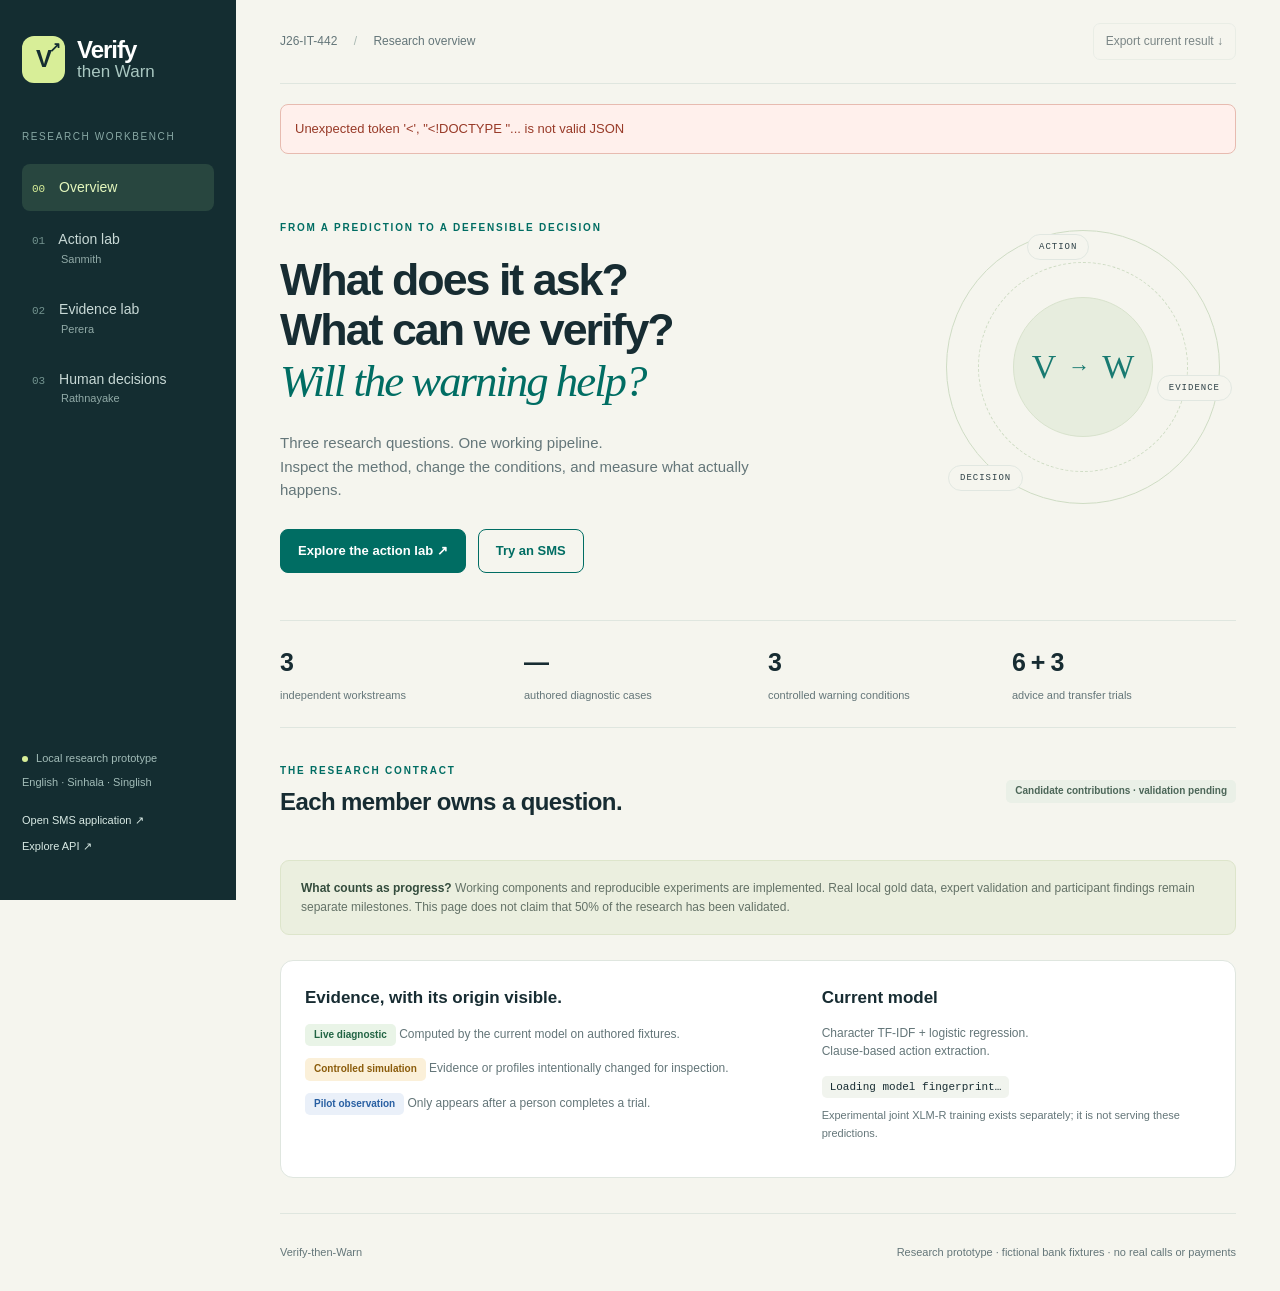
==== warn/static/lab/index.html @ b60c704e "Add three-component research workbench and controlled experiments" ====
<!doctype html>
<html lang="en">
<head>
<meta charset="utf-8"><meta name="viewport" content="width=device-width, initial-scale=1">
<title>Verify-then-Warn · Research workbench</title>
<link rel="stylesheet" href="lab.css">
</head>
<body>
<div class="shell">
<aside class="sidebar">
<a class="wordmark" href="/app/lab/"><span class="logo">V<span>↗</span></span><span>Verify<span class="wordmark-sub">then Warn</span></span></a>
<div class="side-label">RESEARCH WORKBENCH</div>
<nav aria-label="Research sections">
<button data-view="overview" class="nav active"><span>00</span> Overview</button>
<button data-view="actions" class="nav"><span>01</span> Action lab <small>Sanmith</small></button>
<button data-view="evidence" class="nav"><span>02</span> Evidence lab <small>Perera</small></button>
<button data-view="warnings" class="nav"><span>03</span> Human decisions <small>Rathnayake</small></button>
</nav>
<div class="side-bottom"><span class="live-dot"></span> Local research prototype<p>English · Sinhala · Singlish</p><a href="/app/">Open SMS application ↗</a><a href="/docs" target="_blank" rel="noopener">Explore API ↗</a></div>
</aside>
<main>
<header class="topline"><span>J26-IT-442 <span class="separator">/</span> <span id="page-name">Research overview</span></span><button id="export" class="quiet" disabled>Export current result ↓</button></header>
<div id="error" class="error" role="alert" hidden></div>
<section id="overview" class="view">
<div class="hero"><div class="eyebrow">FROM A PREDICTION TO A DEFENSIBLE DECISION</div><h1>What does it ask?<br>What can we verify?<br><em>Will the warning help?</em></h1><p>Three research questions. One working pipeline.<br>Inspect the method, change the conditions, and measure what actually happens.</p><div class="hero-actions"><button class="primary" id="start-tour">Explore the action lab ↗</button><a href="/app/" class="button-link">Try an SMS</a></div><div class="hero-orbit" aria-hidden="true"><div class="orbit o1"></div><div class="orbit o2"></div><div class="orbit o3"></div><span class="orbit-center">V<span>→</span>W</span><span class="orbit-tag tag1">ACTION</span><span class="orbit-tag tag2">EVIDENCE</span><span class="orbit-tag tag3">DECISION</span></div></div>
<div class="status-strip"><div><b>3</b><span>independent workstreams</span></div><div><b id="fixture-count">—</b><span>authored diagnostic cases</span></div><div><b>3</b><span>controlled warning conditions</span></div><div><b>6 + 3</b><span>advice and transfer trials</span></div></div>
<div class="section-heading"><div><div class="eyebrow">THE RESEARCH CONTRACT</div><h2>Each member owns a question.</h2></div><span class="pill">Candidate contributions · validation pending</span></div>
<div id="contributions" class="cards three"></div>
<div class="note"><b>What counts as progress?</b> Working components and reproducible experiments are implemented. Real local gold data, expert validation and participant findings remain separate milestones. This page does not claim that 50% of the research has been validated.</div>
<div class="panel provenance"><div><h3>Evidence, with its origin visible.</h3><p><span class="pill green">Live diagnostic</span> Computed by the current model on authored fixtures.</p><p><span class="pill amber">Controlled simulation</span> Evidence or profiles intentionally changed for inspection.</p><p><span class="pill blue">Pilot observation</span> Only appears after a person completes a trial.</p></div><div><h3>Current model</h3><p>Character TF-IDF + logistic regression.<br>Clause-based action extraction.</p><code id="fingerprint">Loading model fingerprint…</code><p class="small">Experimental joint XLM-R training exists separately; it is not serving these predictions.</p></div></div>
</section>
<section id="actions" class="view" hidden>
<div class="eyebrow">01 / SANMITH / DETECTION</div><h1 class="section-title">Meaning should survive<br><em>a change in spelling.</em></h1><p class="lede">But “share your OTP” and “never share your OTP” should not produce the same requested action. Test both invariance and contrast.</p>
<div class="panel"><div class="toolbar"><label class="grow">Diagnostic case<select id="case"></select></label><button id="inspect" class="primary">Run contrast test</button><button id="benchmark" class="secondary">Run all cases</button></div><p class="small">Fixed diagnostic perturbations. No automatic evasion search. Sinhala and Singlish fixtures await native-speaker review.</p></div>
<div id="action-result" aria-live="polite" class="result-space"><div class="empty">Choose a case, then run the real pipeline.<span>Raw model output and normalised output will appear side by side.</span></div></div>
</section>
<section id="evidence" class="view" hidden>
<div class="eyebrow">02 / PERERA / VERIFICATION</div><h1 class="section-title">A decision is only as strong<br><em>as the facts behind it.</em></h1><p class="lede">Change evidence availability without changing the message. Inspect which facts actually affect the tier or the decision to abstain.</p>
<div class="split"><div class="panel controls-panel"><span class="pill amber">Controlled simulation</span><label>Requested action<select id="evidence-scenario"><option value="callback">Call a number</option><option value="credential">Share an OTP</option><option value="link">Open a link</option></select></label><label>Manually controlled model score <output id="score-value">0.55</output><input type="range" id="score" min="0" max="1" step="0.01" value="0.55"></label><p class="small">A score, not a calibrated probability. This slider overrides the model for the experiment.</p><label class="check-row"><input id="contradiction" type="checkbox" checked> Explicit supported contradiction</label><label class="check-row"><input id="copied-domain" type="checkbox" checked> Matching published domain</label><label class="check-row"><input id="stale" type="checkbox"> Evidence is stale</label><label class="check-row"><input id="missing" type="checkbox"> Remove all evidence</label><label class="check-row"><input id="uncertain-action" type="checkbox"> Action extraction is uncertain</label><button id="audit" class="primary">Run evidence audit</button></div><div id="evidence-result" aria-live="polite"><div class="empty">What would change your decision?<span>Run the audit to compare policies and inspect evidence dependence.</span></div></div></div>
</section>
<section id="warnings" class="view" hidden>
<div class="eyebrow">03 / RATHNAYAKE / HUMAN DECISIONS</div><h1 class="section-title">A warning should improve<br><em>the next decision, too.</em></h1><p class="lede">Compare warning policies, then rehearse a controlled session with an independent, no-advice transfer round.</p>
<div class="panel"><div class="toolbar"><label class="grow">Simulated reliance profile<select id="persona"><option value="over_reliant">Over-reliant on AI</option><option value="under_reliant">Under-reliant on AI</option><option value="balanced">Balanced</option><option value="new">New participant</option></select></label><label class="grow">Evidence context<select id="preview-case"><option value="otp-en">Credential request / contradiction</option><option value="callback-en">Callback / unverified number</option></select></label><button id="preview" class="secondary">Compare warnings</button></div><div id="preview-result"></div></div>
<div class="section-heading"><div><div class="eyebrow">CONTROLLED PILOT INSTRUMENT</div><h2>Before advice. After advice. Without advice.</h2></div></div>
<div id="pilot-setup" class="panel"><div class="cards three compact"><div><b>01 · Initial judgement</b><p>Record a decision and confidence before AI advice.</p></div><div><b>02 · Evidence comprehension</b><p>Check understanding, action choice and final judgement.</p></div><div><b>03 · Immediate transfer</b><p>Three new scenarios with no AI advice. This is not a long-term learning test.</p></div></div><div class="toolbar"><label>Session type<select id="session-mode"><option value="rehearsal">Demo rehearsal — excluded from pilot findings</option><option value="pilot">Consented pilot — locally recorded</option></select></label><button id="start-session" class="primary">Start a session</button></div><label id="pilot-consent-row" class="check-row" hidden><input id="pilot-consent" type="checkbox">I consent to local logging of my choices, confidence and timing in this fictional pilot. No name or contact details are collected. I can stop at any time. This is a pilot, not a formally validated study.</label><p class="small">Condition assigned by the server, balanced across started sessions. Six advice trials, including intentionally incorrect advice, followed by three transfer trials. All calls and links are simulated.</p></div>
<div id="pilot-active" class="panel" hidden></div><div id="pilot-report" hidden></div>
</section>
<footer>Verify-then-Warn <span>Research prototype · fictional bank fixtures · no real calls or payments</span></footer>
</main>
</div><script src="lab.js"></script>
</body></html>
---- warn/static/lab/lab.css ----
:root{--ink:#172c32;--muted:#647679;--bg:#f5f5ee;--panel:#fff;--line:#dfe6df;--teal:#006d63;--lime:#d8ee98;--nav:#142d31;--amber:#8b5c0b;--red:#a63737;--blue:#285fa2}*{box-sizing:border-box}[hidden]{display:none!important}body{margin:0;font:15px/1.55 ui-sans-serif,-apple-system,BlinkMacSystemFont,"Segoe UI",sans-serif;color:var(--ink);background:var(--bg)}button,input,select{font:inherit}button,a,select,input{outline-offset:4px}button{cursor:pointer}button:disabled{cursor:wait;opacity:.55}a{color:var(--teal)}.shell{display:grid;grid-template-columns:236px minmax(0,1fr);min-height:100vh}.sidebar{background:var(--nav);color:#c5d7d6;padding:36px 22px;display:flex;flex-direction:column;position:sticky;top:0;height:100vh}.wordmark{display:flex;align-items:center;gap:12px;color:white;text-decoration:none;font-size:24px;font-weight:750;line-height:1.1;letter-spacing:-1px}.wordmark-sub{display:block;color:#a9c7c1;font-size:17px;font-weight:400;letter-spacing:0}.logo{width:43px;height:47px;background:var(--lime);border-radius:12px;display:grid;place-items:center;color:var(--nav);position:relative}.logo span{font-size:14px;position:absolute;right:5px;top:4px}.side-label{font-size:10px;letter-spacing:1.6px;margin:46px 0 14px;color:#88a8a4}.nav{display:block;width:100%;border:0;background:none;color:#c8d9d6;text-align:left;padding:13px 10px;border-radius:8px;margin:5px 0;font-size:14px}.nav span{color:#72928e;margin-right:10px;font:11px ui-monospace,monospace}.nav small{display:block;padding-left:29px;color:#91aaa7;font-size:11px}.nav.active{background:#28463f;color:#e3f6bc}.nav.active span{color:var(--lime)}.side-bottom{margin-top:auto;font-size:11px;padding-top:35px;color:#a2bcb8}.side-bottom p{margin:7px 0 21px}.side-bottom a{display:block;color:#d8e9e4;text-decoration:none;margin:9px 0}.live-dot{display:inline-block;background:var(--lime);width:6px;height:6px;border-radius:50%;margin-right:5px}main{padding:0 44px;min-width:0;max-width:1600px;width:100%;margin:auto}.topline{height:84px;display:flex;align-items:center;justify-content:space-between;border-bottom:1px solid var(--line);font-size:12px;color:var(--muted)}.separator{margin:0 13px;color:#aab9b3}.quiet{border:1px solid var(--line);border-radius:7px;background:transparent;padding:8px 12px;font-size:12px;color:var(--ink)}.view{padding-top:38px}.eyebrow{font-size:10px;font-weight:750;letter-spacing:1.8px;color:var(--teal);margin-bottom:18px}.hero{position:relative;overflow:hidden;padding:28px 0 35px}.hero h1{font-size:clamp(32px,3.5vw,54px);line-height:1.13;letter-spacing:-2px;font-weight:600;margin:0;position:relative;z-index:1}.hero h1 em,.section-title em{font-family:Georgia,serif;color:var(--teal);font-weight:400}.hero p{color:var(--muted);max-width:490px;margin-top:25px}.hero-actions{display:flex;gap:12px;align-items:center;margin-top:28px}.primary,.secondary,.button-link{display:inline-block;border:1px solid var(--teal);padding:11px 17px;border-radius:8px;font-size:13px;font-weight:650;text-decoration:none}.primary{background:var(--teal);color:white}.secondary,.button-link{background:transparent;color:var(--teal)}.hero-orbit{position:absolute;width:290px;height:290px;right:8px;top:30px;opacity:.9}.orbit{position:absolute;border:1px solid #cad9bf;border-radius:50%;inset:8px}.o2{inset:40px;border-style:dashed}.o3{inset:75px;background:#e6eddc;border-color:#d4dfc8}.orbit-center{position:absolute;inset:0;display:flex;align-items:center;justify-content:center;gap:12px;font:34px Georgia,serif;color:var(--teal)}.orbit-center span{font:22px ui-sans-serif}.orbit-tag{position:absolute;font:9px ui-monospace,monospace;letter-spacing:1px;border:1px solid var(--line);background:var(--bg);padding:7px 11px;border-radius:30px}.tag1{top:12px;left:89px}.tag2{top:153px;right:-4px}.tag3{bottom:21px;left:10px}.status-strip{display:grid;grid-template-columns:repeat(4,1fr);border-block:1px solid var(--line);padding:22px 0;gap:20px;margin:12px 0 35px}.status-strip b{font-size:25px;display:block;font-weight:550;letter-spacing:-1px}.status-strip span{font-size:11px;color:var(--muted)}.section-heading{display:flex;gap:15px;align-items:center;justify-content:space-between;margin:26px 0 18px}.section-heading .eyebrow{margin-bottom:4px}h2{font-size:24px;letter-spacing:-.6px;font-weight:600;margin:0}h3{font-size:17px;font-weight:650;margin:0 0 12px}.cards{display:grid;gap:15px}.three{grid-template-columns:repeat(3,minmax(0,1fr))}.card,.panel{background:var(--panel);border:1px solid var(--line);border-radius:13px;padding:24px}.card{position:relative;display:flex;flex-direction:column}.card .owner{font-size:11px;letter-spacing:.8px;color:var(--teal);text-transform:uppercase;margin-bottom:17px}.card p{font-size:13px;color:var(--muted)}.card .built{margin-top:auto;padding-top:13px;border-top:1px solid var(--line)}.card .built b{font-size:11px;color:var(--teal)}.card .next{font-size:11px;background:#f6f7f1;border-radius:6px;padding:10px;margin-top:12px}.card button{margin-top:15px;align-self:start}.pill{display:inline-block;padding:4px 9px;border-radius:5px;background:#eaf0e7;color:#4c6658;font-size:10px;font-weight:600;line-height:1.45}.pill.green{color:#226444;background:#e9f4e7}.pill.amber{color:var(--amber);background:#fbf0d9}.pill.blue{color:var(--blue);background:#eaf0f9}.pill.red{color:var(--red);background:#fbe8e6}.note{font-size:12px;color:#647267;padding:18px 20px;background:#ebefdf;border:1px solid #dde5cb;border-radius:9px;margin:22px 0}.note b{color:#344c3d}.provenance{display:grid;grid-template-columns:1.25fr 1fr;gap:30px;margin-top:25px}.provenance p{font-size:12px;color:var(--muted)}code{font:11px ui-monospace,monospace;background:#f1f4ee;padding:5px 8px;border-radius:5px;overflow-wrap:anywhere}.small{font-size:11px!important;color:var(--muted);line-height:1.6}.section-title{font-size:clamp(30px,3vw,44px);font-weight:550;line-height:1.18;letter-spacing:-1.5px;margin:0 0 18px}.lede{max-width:740px;color:var(--muted);margin-bottom:28px}.toolbar{display:flex;gap:12px;align-items:end;flex-wrap:wrap}.grow{flex:1;min-width:190px}label{display:block;font-size:12px;font-weight:550}select,input[type=number]{display:block;width:100%;padding:10px 12px;border:1px solid var(--line);border-radius:7px;background:#fafbf7;color:var(--ink);margin-top:7px}input[type=range]{width:100%;accent-color:var(--teal);display:block;margin:13px 0}.check-row{display:flex;gap:10px;align-items:start;font-weight:400;margin:15px 0}.check-row input{accent-color:var(--teal);margin-top:4px}.result-space{margin-top:22px}.empty{border:1px dashed #cbd5c8;padding:50px 25px;text-align:center;border-radius:12px;color:var(--teal);font-size:17px}.empty span{display:block;color:var(--muted);font-size:12px;margin-top:8px}.metrics{display:grid;grid-template-columns:repeat(3,1fr);gap:12px;margin:15px 0}.metric{padding:18px;background:var(--panel);border:1px solid var(--line);border-radius:10px}.metric b{display:block;font-size:26px;font-weight:550}.metric span{font-size:11px;color:var(--muted)}.message{font-size:15px;background:#eef3eb;padding:18px;border-left:3px solid var(--teal);border-radius:0 8px 8px 0;margin:16px 0;white-space:pre-wrap;overflow-wrap:anywhere}.table-wrap{overflow:auto;border:1px solid var(--line);border-radius:10px;background:white}table{width:100%;border-collapse:collapse;font-size:12px}th{text-align:left;background:#f0f3eb;color:#66756b;font-size:10px;letter-spacing:.4px;font-weight:650}th,td{padding:13px 15px;border-bottom:1px solid var(--line);vertical-align:top}td .small{display:block}td.message-cell{min-width:200px;max-width:350px}.ok{color:#247143}.bad{color:#a53a34}.detail-box{border:1px solid var(--line);border-radius:8px;padding:15px;margin:12px 0;font-size:12px}.detail-box summary{cursor:pointer;font-weight:600}.split{display:grid;grid-template-columns:300px minmax(0,1fr);gap:22px}.controls-panel label{margin-top:20px}.controls-panel .check-row{margin-top:15px}.controls-panel .primary{margin-top:15px;width:100%}.verdict{background:var(--nav);color:#fff;padding:25px;border-radius:12px}.verdict .eyebrow{color:#b6d7c2;margin-bottom:8px}.verdict b{font-size:32px;font-weight:550}.verdict p{font-size:12px;color:#c6d8d1}.evidence-list{list-style:none;padding:0;margin:15px 0}.evidence-list li{border-bottom:1px solid var(--line);padding:12px 0;font-size:12px}.evidence-list .pill{margin-right:8px}.subpanel{margin-top:18px}.bar-row{display:grid;grid-template-columns:70px 1fr 45px;gap:10px;align-items:center;font-size:11px;margin:10px 0}.bar{background:#eaf0e5;height:8px;border-radius:10px;overflow:hidden}.bar i{display:block;height:100%;background:var(--teal)}.compact{padding-bottom:20px;margin-bottom:20px;border-bottom:1px solid var(--line)}.compact p{font-size:12px;color:var(--muted)}.preview-card{background:#f5f8f0;border-radius:9px;padding:20px;margin-top:20px;font-size:12px}.preview-card h3{margin:12px 0;font-size:15px}.preview-card ul{padding-left:17px;color:var(--muted)}.preview-card .prompt{padding:10px;border:1px dashed #97b5a5;margin-top:10px}.trial-top{display:flex;justify-content:space-between;align-items:center;margin-bottom:15px;font-size:12px}.progress{height:4px;background:#e5ece1;margin-bottom:25px}.progress i{height:100%;display:block;background:var(--teal)}fieldset{border:0;padding:0;margin:18px 0}legend{font-size:13px;font-weight:650;margin-bottom:10px}.options{display:flex;gap:12px;flex-wrap:wrap}.options label{border:1px solid var(--line);padding:10px 14px;border-radius:8px;cursor:pointer;display:flex;gap:7px;align-items:center;font-weight:400}.options input{accent-color:var(--teal)}.warning-box{padding:20px;border:1px solid #c9d9bb;background:#f4f7eb;border-radius:10px}.warning-box p,.warning-box li{font-size:13px}.confidence{max-width:440px}.trial-actions{margin-top:22px;display:flex;gap:10px;align-items:center}.error{background:#fff0ec;border:1px solid #e7bbb0;border-radius:8px;color:#983a28;padding:14px;margin-top:20px;font-size:13px}.feedback{padding:15px 20px;background:#eaf1e5;border-radius:8px;margin:15px 0;font-size:13px}footer{display:flex;justify-content:space-between;gap:20px;padding:30px 0;margin-top:35px;border-top:1px solid var(--line);font-size:11px;color:var(--muted)}@media(min-width:1500px){.hero-orbit{right:80px}}@media(max-width:1250px){.hero-orbit{width:220px;height:220px;right:0;top:65px;opacity:.5}.hero h1{font-size:40px}.three{gap:10px}.card,.panel{padding:19px}}@media(max-width:1050px){.hero-orbit{display:none}.shell{grid-template-columns:190px 1fr}.sidebar{padding:28px 15px}main{padding:0 25px}.three{grid-template-columns:1fr}.split{grid-template-columns:1fr}.controls-panel{display:block}.section-heading{align-items:start;flex-direction:column}.provenance{grid-template-columns:1fr}.compact.three{grid-template-columns:repeat(3,1fr)}}@media(max-width:700px){.shell{display:block}.sidebar{position:static;height:auto;padding:18px}.wordmark{font-size:20px}.side-label,.side-bottom{display:none}.sidebar nav{display:grid;grid-template-columns:repeat(4,1fr);gap:3px;margin-top:12px}.nav{font-size:10px;padding:8px 5px}.nav span,.nav small{display:none}main{padding:0 17px}.topline{height:66px;font-size:10px}.quiet{font-size:10px}.view{padding-top:25px}.hero{padding-top:5px}.hero h1{font-size:36px}.status-strip{grid-template-columns:repeat(2,1fr)}.metrics{grid-template-columns:1fr 1fr}.compact.three{grid-template-columns:1fr}.toolbar>*{width:100%}.section-title{font-size:32px}footer{display:block}footer span{display:block;margin-top:8px}.trial-top{align-items:start;gap:10px}.options{flex-direction:column}}
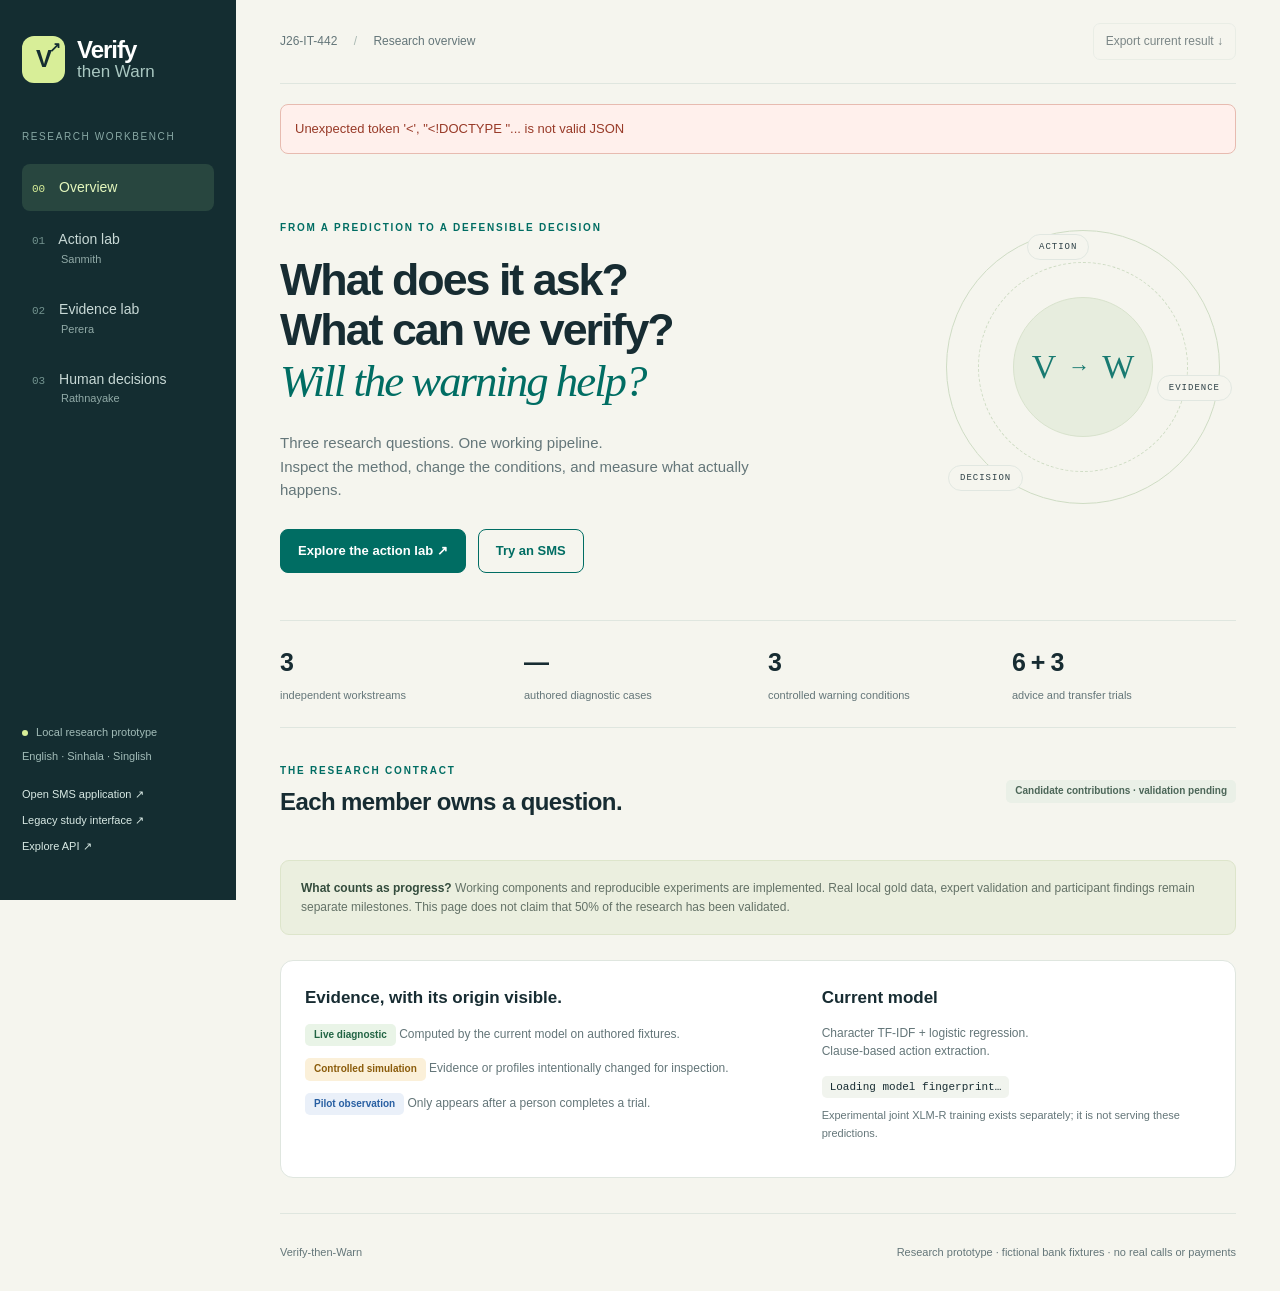
==== commit c100c8bc: "Make public SMS checking the primary product experience" ====
--- a/warn/static/lab/index.html
+++ b/warn/static/lab/index.html
@@ -16,7 +16,7 @@
 <button data-view="evidence" class="nav"><span>02</span> Evidence lab <small>Perera</small></button>
 <button data-view="warnings" class="nav"><span>03</span> Human decisions <small>Rathnayake</small></button>
 </nav>
-<div class="side-bottom"><span class="live-dot"></span> Local research prototype<p>English · Sinhala · Singlish</p><a href="/app/">Open SMS application ↗</a><a href="/docs" target="_blank" rel="noopener">Explore API ↗</a></div>
+<div class="side-bottom"><span class="live-dot"></span> Local research prototype<p>English · Sinhala · Singlish</p><a href="/app/">Open SMS application ↗</a><a href="/app/study/">Legacy study interface ↗</a><a href="/docs" target="_blank" rel="noopener">Explore API ↗</a></div>
 </aside>
 <main>
 <header class="topline"><span>J26-IT-442 <span class="separator">/</span> <span id="page-name">Research overview</span></span><button id="export" class="quiet" disabled>Export current result ↓</button></header>
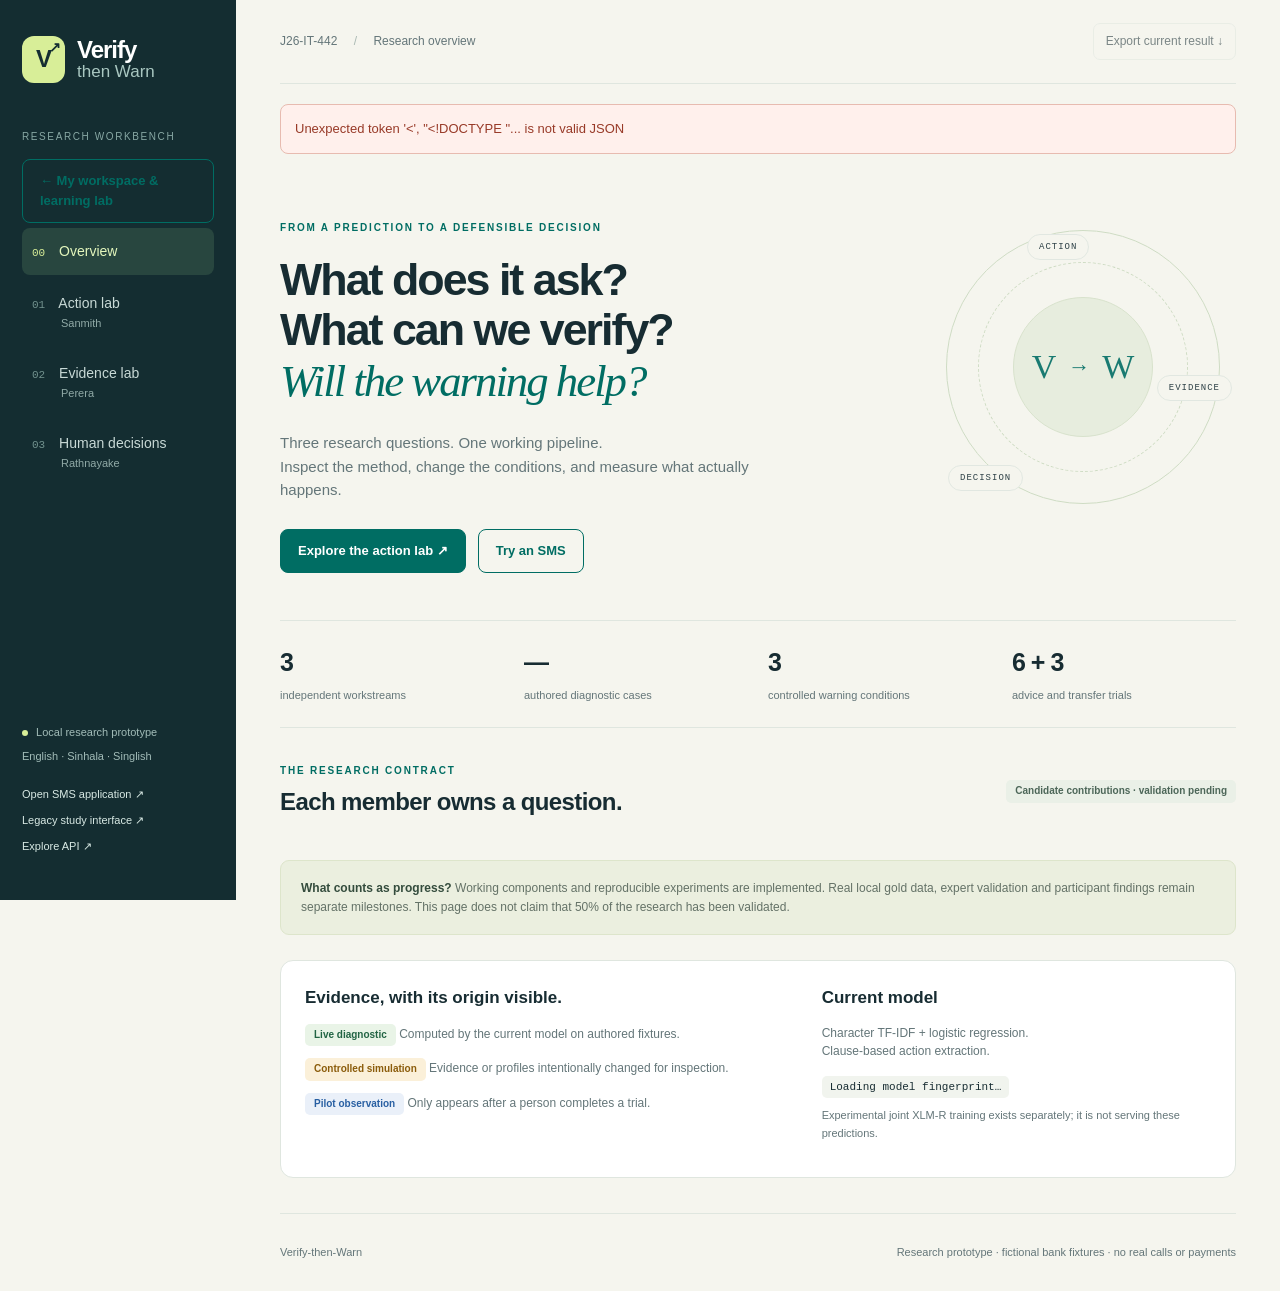
==== commit 898ae25f: "Add individual research accounts and misconception-based learning lab" ====
--- a/warn/static/lab/index.html
+++ b/warn/static/lab/index.html
@@ -9,7 +9,7 @@
 <div class="shell">
 <aside class="sidebar">
 <a class="wordmark" href="/app/lab/"><span class="logo">V<span>↗</span></span><span>Verify<span class="wordmark-sub">then Warn</span></span></a>
-<div class="side-label">RESEARCH WORKBENCH</div>
+<div class="side-label">RESEARCH WORKBENCH</div><a href="/app/workspace/" class="button-link">← My workspace & learning lab</a>
 <nav aria-label="Research sections">
 <button data-view="overview" class="nav active"><span>00</span> Overview</button>
 <button data-view="actions" class="nav"><span>01</span> Action lab <small>Sanmith</small></button>
@@ -42,7 +42,7 @@
 <div class="eyebrow">03 / RATHNAYAKE / HUMAN DECISIONS</div><h1 class="section-title">A warning should improve<br><em>the next decision, too.</em></h1><p class="lede">Compare warning policies, then rehearse a controlled session with an independent, no-advice transfer round.</p>
 <div class="panel"><div class="toolbar"><label class="grow">Simulated reliance profile<select id="persona"><option value="over_reliant">Over-reliant on AI</option><option value="under_reliant">Under-reliant on AI</option><option value="balanced">Balanced</option><option value="new">New participant</option></select></label><label class="grow">Evidence context<select id="preview-case"><option value="otp-en">Credential request / contradiction</option><option value="callback-en">Callback / unverified number</option></select></label><button id="preview" class="secondary">Compare warnings</button></div><div id="preview-result"></div></div>
 <div class="section-heading"><div><div class="eyebrow">CONTROLLED PILOT INSTRUMENT</div><h2>Before advice. After advice. Without advice.</h2></div></div>
-<div id="pilot-setup" class="panel"><div class="cards three compact"><div><b>01 · Initial judgement</b><p>Record a decision and confidence before AI advice.</p></div><div><b>02 · Evidence comprehension</b><p>Check understanding, action choice and final judgement.</p></div><div><b>03 · Immediate transfer</b><p>Three new scenarios with no AI advice. This is not a long-term learning test.</p></div></div><div class="toolbar"><label>Session type<select id="session-mode"><option value="rehearsal">Demo rehearsal — excluded from pilot findings</option><option value="pilot">Consented pilot — locally recorded</option></select></label><button id="start-session" class="primary">Start a session</button></div><label id="pilot-consent-row" class="check-row" hidden><input id="pilot-consent" type="checkbox">I consent to local logging of my choices, confidence and timing in this fictional pilot. No name or contact details are collected. I can stop at any time. This is a pilot, not a formally validated study.</label><p class="small">Condition assigned by the server, balanced across started sessions. Six advice trials, including intentionally incorrect advice, followed by three transfer trials. All calls and links are simulated.</p></div>
+<div id="pilot-setup" class="panel"><div class="cards three compact"><div><b>01 · Initial judgement</b><p>Record a decision and confidence before AI advice.</p></div><div><b>02 · Evidence comprehension</b><p>Check understanding, action choice and final judgement.</p></div><div><b>03 · Immediate transfer</b><p>Three new scenarios with no AI advice. This is not a long-term learning test.</p></div></div><div class="toolbar"><label>Session type<select id="session-mode"><option value="rehearsal">Demo rehearsal — excluded from pilot findings</option><option value="pilot">Consented pilot — locally recorded</option></select></label><button id="start-session" class="primary">Start a session</button></div><label id="pilot-consent-row" class="check-row" hidden><input id="pilot-consent" type="checkbox">I consent to local logging of my choices, confidence and timing in this fictional pilot. This session is linked to your signed-in account. I can stop at any time. This is a pilot, not a formally validated study.</label><p class="small">Condition assigned by the server, balanced across started sessions. Six advice trials, including intentionally incorrect advice, followed by three transfer trials. All calls and links are simulated.</p></div>
 <div id="pilot-active" class="panel" hidden></div><div id="pilot-report" hidden></div>
 </section>
 <footer>Verify-then-Warn <span>Research prototype · fictional bank fixtures · no real calls or payments</span></footer>
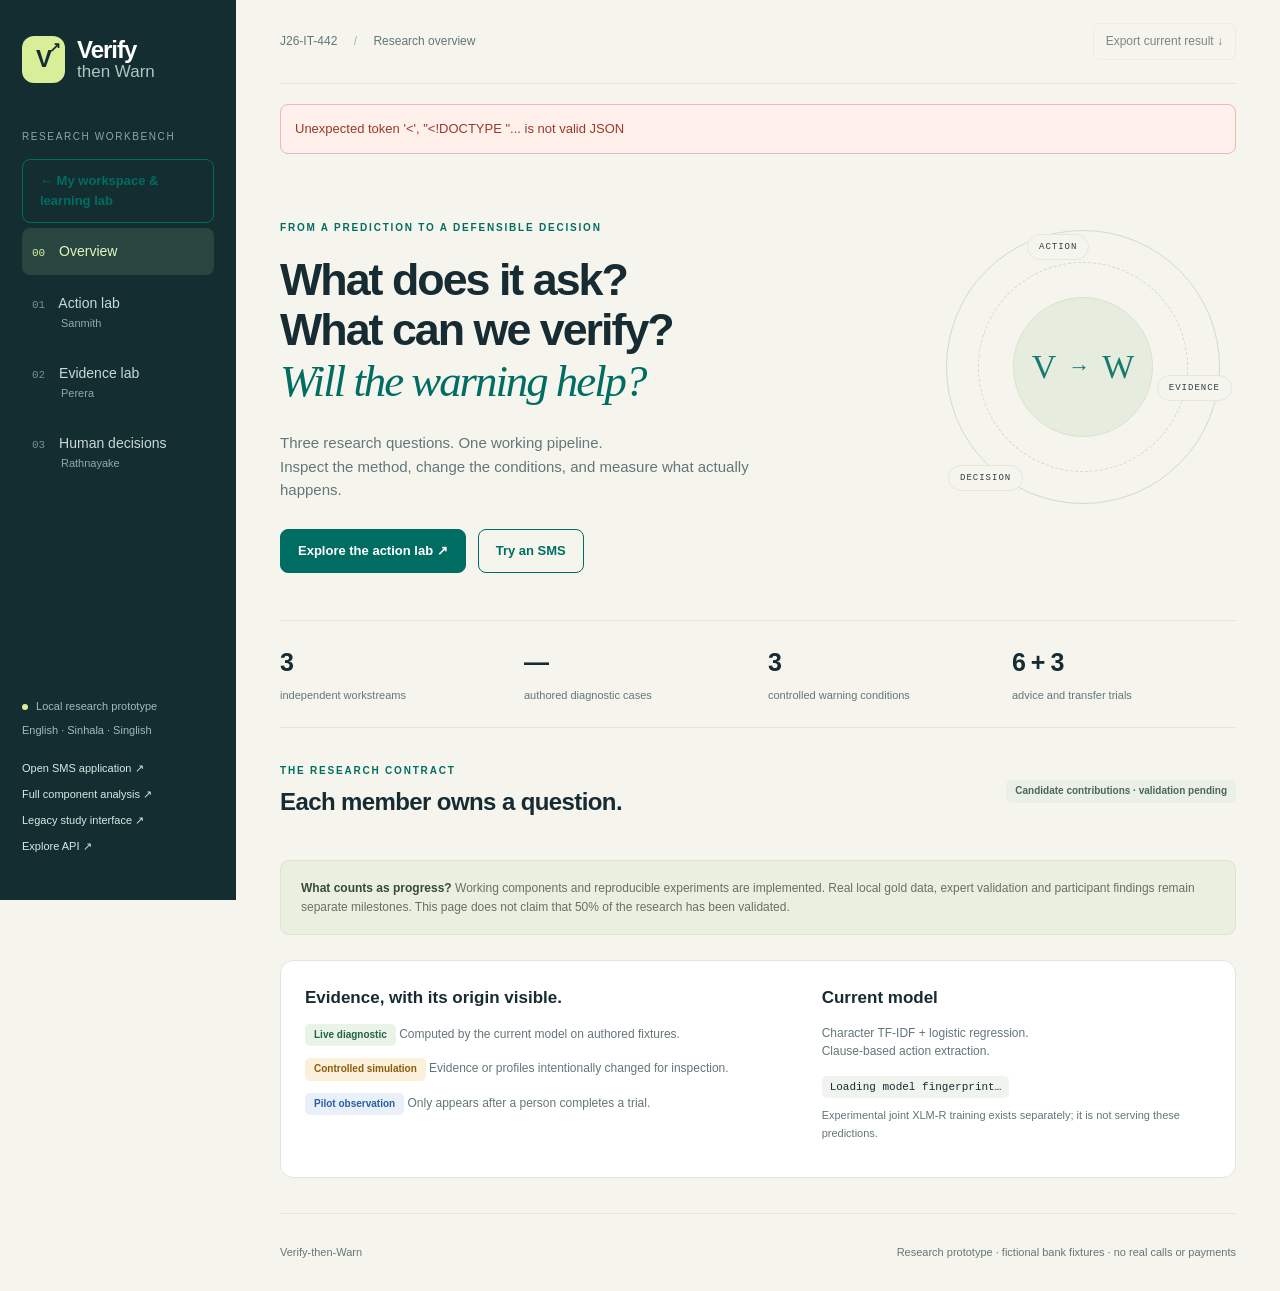
==== commit 102004dc: "Separate public guidance from member-specific research diagnostics" ====
--- a/warn/static/lab/index.html
+++ b/warn/static/lab/index.html
@@ -16,7 +16,7 @@
 <button data-view="evidence" class="nav"><span>02</span> Evidence lab <small>Perera</small></button>
 <button data-view="warnings" class="nav"><span>03</span> Human decisions <small>Rathnayake</small></button>
 </nav>
-<div class="side-bottom"><span class="live-dot"></span> Local research prototype<p>English · Sinhala · Singlish</p><a href="/app/">Open SMS application ↗</a><a href="/app/study/">Legacy study interface ↗</a><a href="/docs" target="_blank" rel="noopener">Explore API ↗</a></div>
+<div class="side-bottom"><span class="live-dot"></span> Local research prototype<p>English · Sinhala · Singlish</p><a href="/app/">Open SMS application ↗</a><a href="/app/lab/message.html">Full component analysis ↗</a><a href="/app/study/">Legacy study interface ↗</a><a href="/docs" target="_blank" rel="noopener">Explore API ↗</a></div>
 </aside>
 <main>
 <header class="topline"><span>J26-IT-442 <span class="separator">/</span> <span id="page-name">Research overview</span></span><button id="export" class="quiet" disabled>Export current result ↓</button></header>
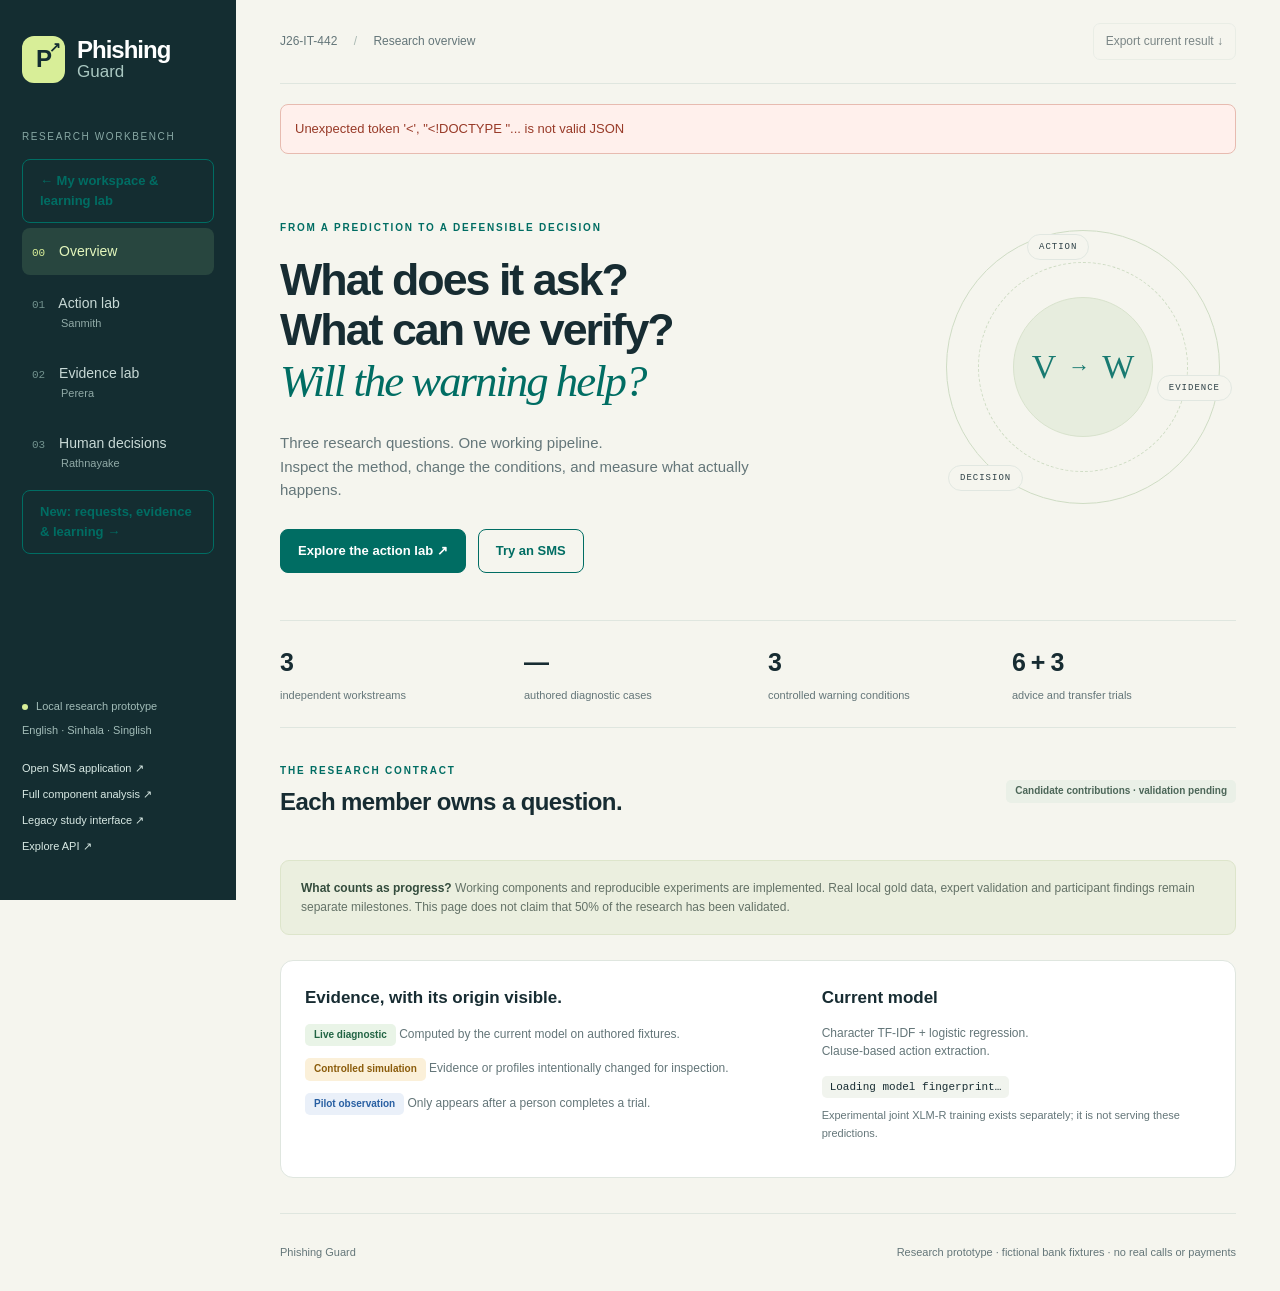
==== commit 4777975e: "Add Phishing Guard branding, research extensions and component guides" ====
--- a/warn/static/lab/index.html
+++ b/warn/static/lab/index.html
@@ -2,13 +2,13 @@
 <html lang="en">
 <head>
 <meta charset="utf-8"><meta name="viewport" content="width=device-width, initial-scale=1">
-<title>Verify-then-Warn · Research workbench</title>
+<title>Phishing Guard · Research workbench</title>
 <link rel="stylesheet" href="lab.css">
 </head>
 <body>
 <div class="shell">
 <aside class="sidebar">
-<a class="wordmark" href="/app/lab/"><span class="logo">V<span>↗</span></span><span>Verify<span class="wordmark-sub">then Warn</span></span></a>
+<a class="wordmark" href="/app/lab/"><span class="logo">P<span>↗</span></span><span>Phishing<span class="wordmark-sub">Guard</span></span></a>
 <div class="side-label">RESEARCH WORKBENCH</div><a href="/app/workspace/" class="button-link">← My workspace & learning lab</a>
 <nav aria-label="Research sections">
 <button data-view="overview" class="nav active"><span>00</span> Overview</button>
@@ -16,6 +16,7 @@
 <button data-view="evidence" class="nav"><span>02</span> Evidence lab <small>Perera</small></button>
 <button data-view="warnings" class="nav"><span>03</span> Human decisions <small>Rathnayake</small></button>
 </nav>
+<a href="/app/lab/boundary.html" class="button-link">New: requests, evidence & learning →</a>
 <div class="side-bottom"><span class="live-dot"></span> Local research prototype<p>English · Sinhala · Singlish</p><a href="/app/">Open SMS application ↗</a><a href="/app/lab/message.html">Full component analysis ↗</a><a href="/app/study/">Legacy study interface ↗</a><a href="/docs" target="_blank" rel="noopener">Explore API ↗</a></div>
 </aside>
 <main>
@@ -45,7 +46,7 @@
 <div id="pilot-setup" class="panel"><div class="cards three compact"><div><b>01 · Initial judgement</b><p>Record a decision and confidence before AI advice.</p></div><div><b>02 · Evidence comprehension</b><p>Check understanding, action choice and final judgement.</p></div><div><b>03 · Immediate transfer</b><p>Three new scenarios with no AI advice. This is not a long-term learning test.</p></div></div><div class="toolbar"><label>Session type<select id="session-mode"><option value="rehearsal">Demo rehearsal — excluded from pilot findings</option><option value="pilot">Consented pilot — locally recorded</option></select></label><button id="start-session" class="primary">Start a session</button></div><label id="pilot-consent-row" class="check-row" hidden><input id="pilot-consent" type="checkbox">I consent to local logging of my choices, confidence and timing in this fictional pilot. This session is linked to your signed-in account. I can stop at any time. This is a pilot, not a formally validated study.</label><p class="small">Condition assigned by the server, balanced across started sessions. Six advice trials, including intentionally incorrect advice, followed by three transfer trials. All calls and links are simulated.</p></div>
 <div id="pilot-active" class="panel" hidden></div><div id="pilot-report" hidden></div>
 </section>
-<footer>Verify-then-Warn <span>Research prototype · fictional bank fixtures · no real calls or payments</span></footer>
+<footer>Phishing Guard <span>Research prototype · fictional bank fixtures · no real calls or payments</span></footer>
 </main>
 </div><script src="lab.js"></script>
 </body></html>
